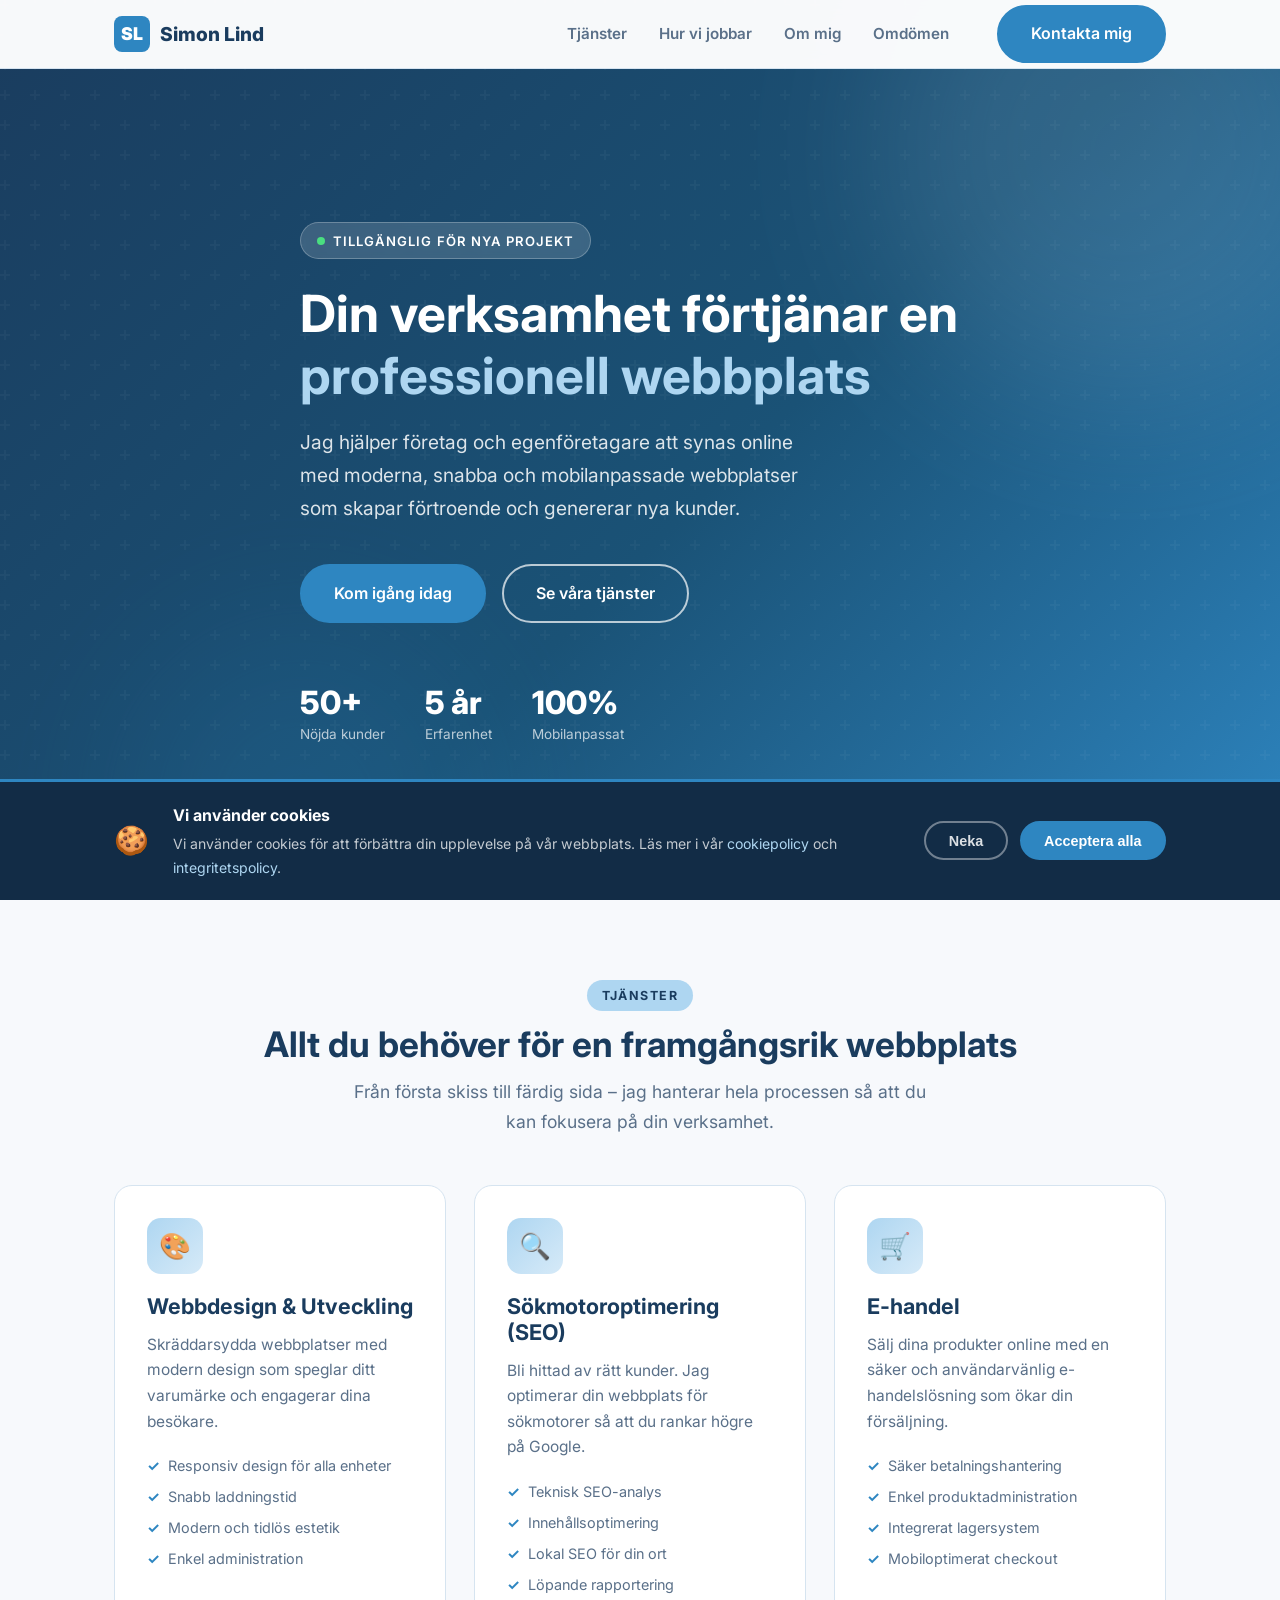
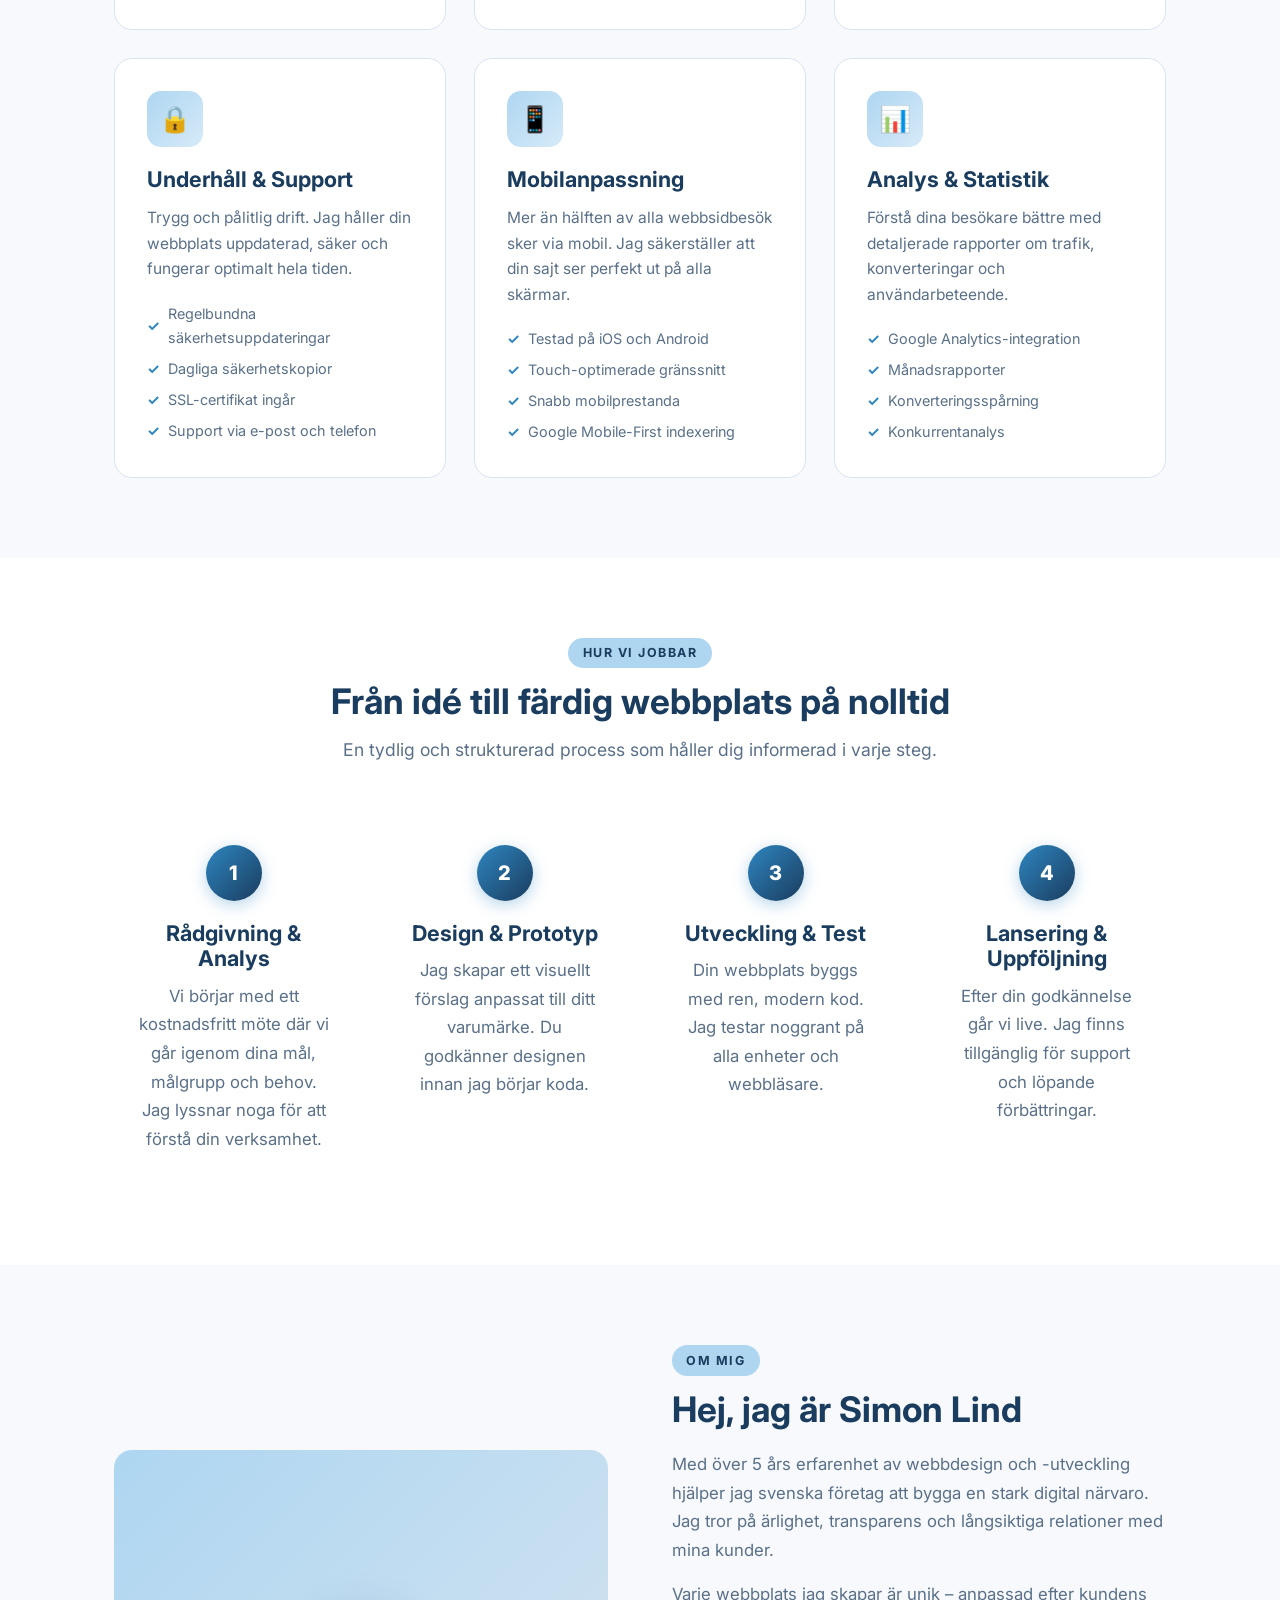
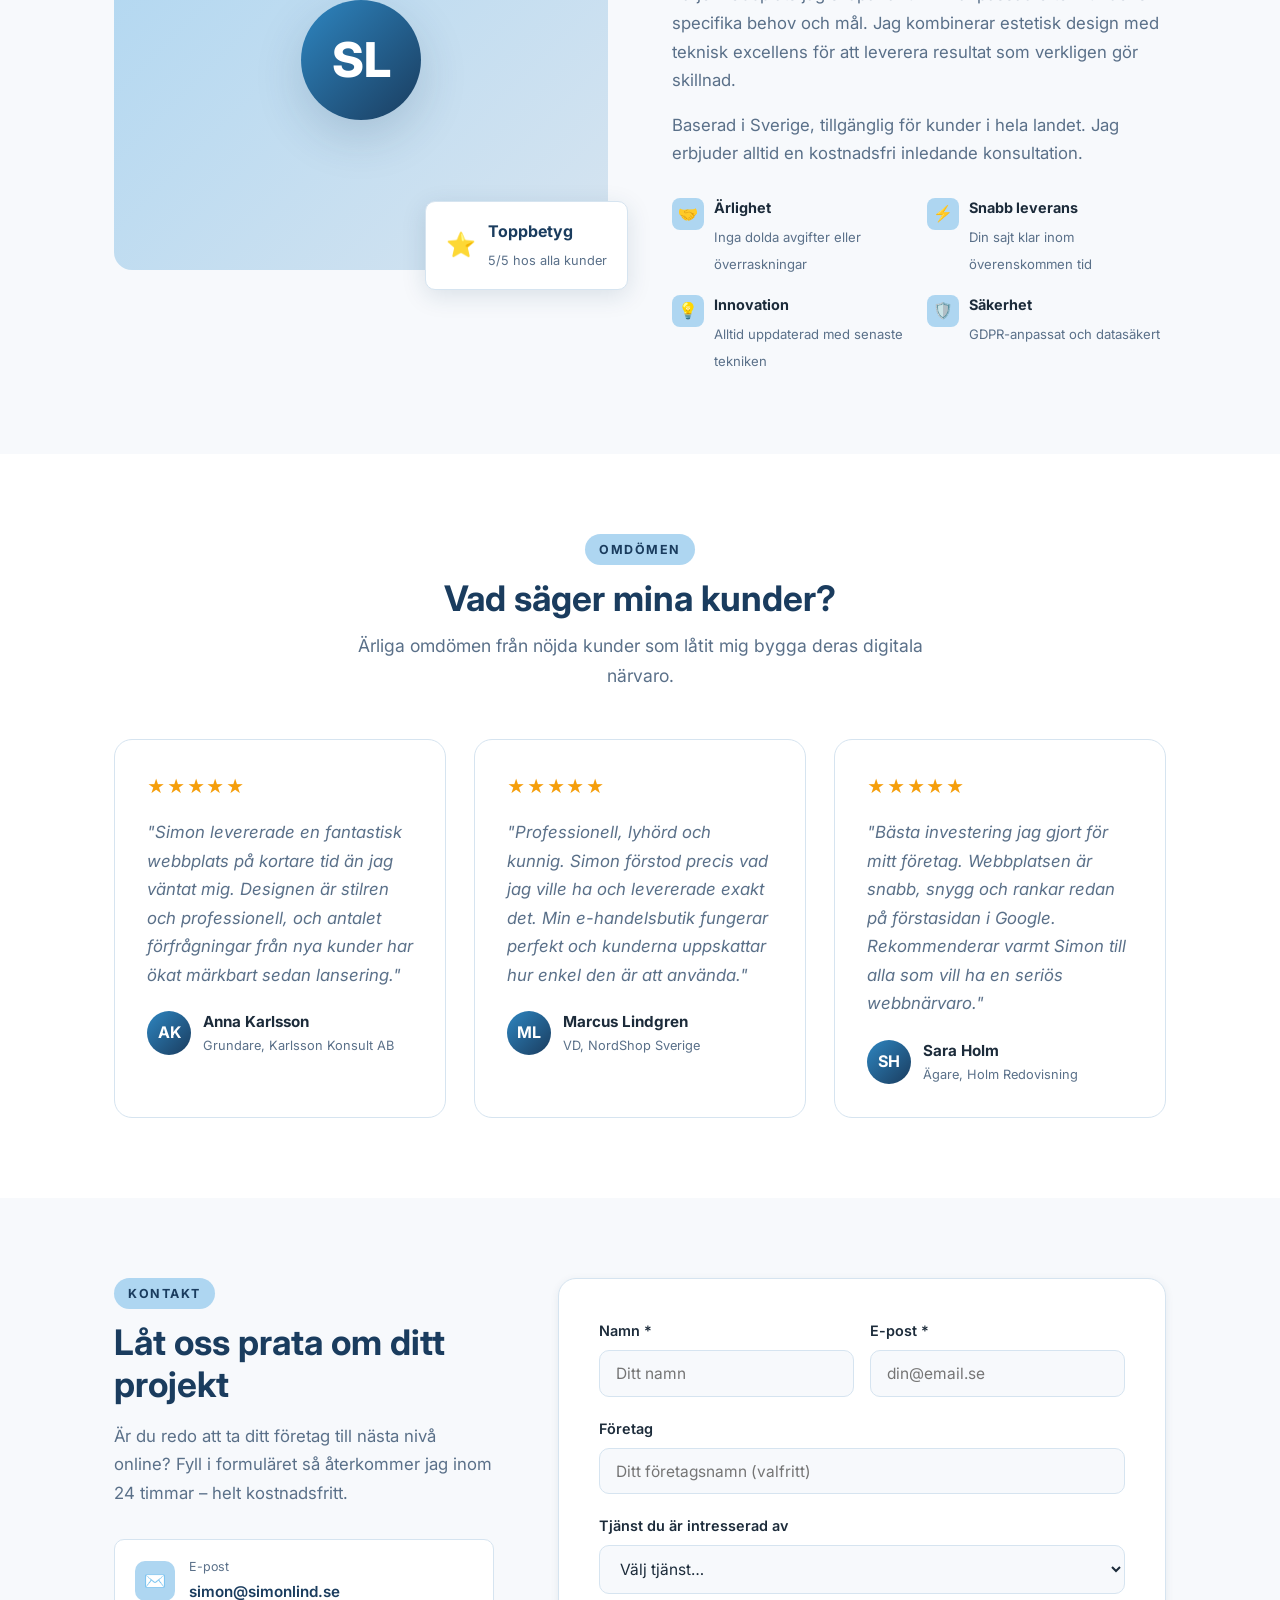
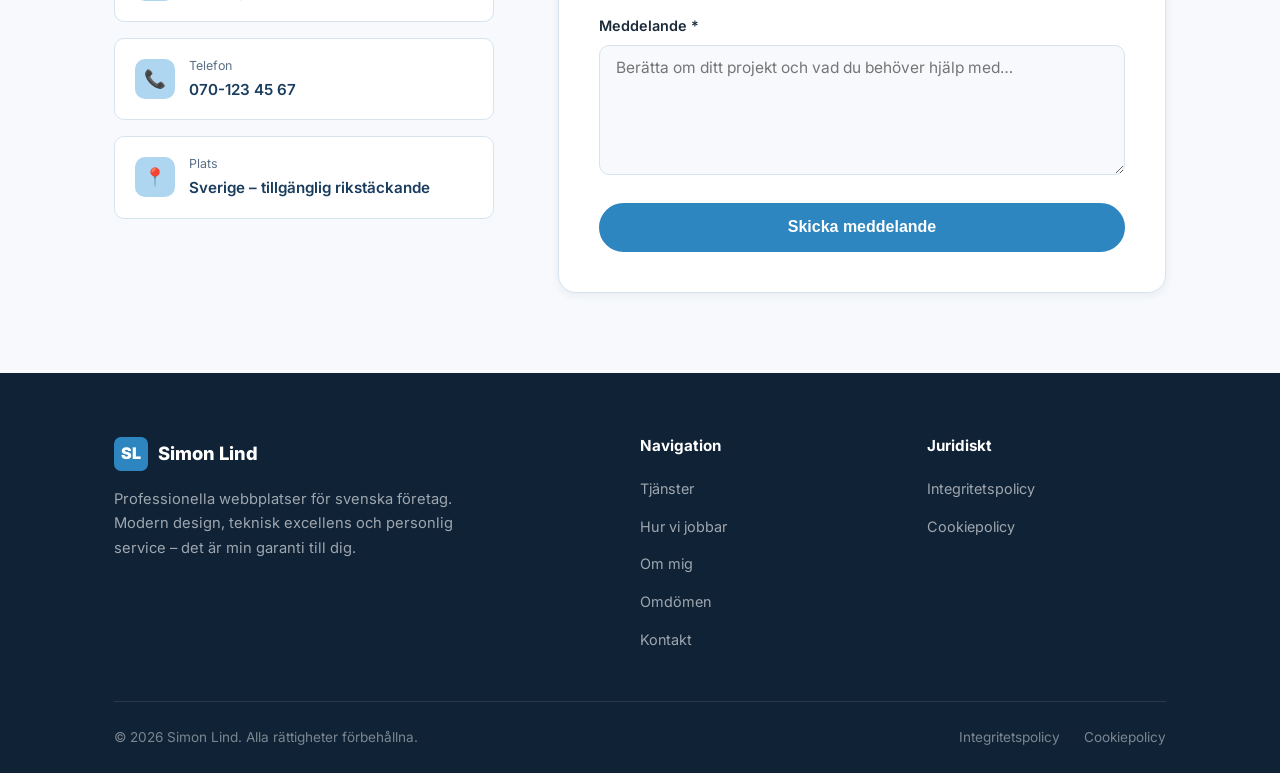
==== index.html @ f053b7fe "Create modern Swedish website for Simon Lind – professional web services Co-authored-by: bellemartin" ====
<!DOCTYPE html>
<html lang="sv">
<head>
  <meta charset="UTF-8" />
  <meta name="viewport" content="width=device-width, initial-scale=1.0" />
  <meta name="description" content="Simon Lind skapar professionella, moderna webbplatser för företag och egenföretagare. Kontakta oss för en kostnadsfri konsultation." />
  <meta name="robots" content="index, follow" />
  <meta property="og:title" content="Simon Lind – Professionella Webbplatser" />
  <meta property="og:description" content="Vi skapar moderna, mobilanpassade webbplatser som ger din verksamhet ett trovärdigt och professionellt intryck." />
  <meta property="og:type" content="website" />
  <title>Simon Lind – Professionella Webbplatser</title>
  <link rel="preconnect" href="https://fonts.googleapis.com" />
  <link rel="preconnect" href="https://fonts.gstatic.com" crossorigin />
  <link href="https://fonts.googleapis.com/css2?family=Inter:wght@400;500;600;700;800&display=swap" rel="stylesheet" />
  <link rel="stylesheet" href="css/style.css" />
</head>
<body>

  <!-- ===================== HEADER ===================== -->
  <header class="header" role="banner">
    <div class="container">
      <div class="header__inner">
        <a href="index.html" class="header__logo" aria-label="Simon Lind – Startsida">
          <div class="header__logo-icon" aria-hidden="true">SL</div>
          Simon Lind
        </a>

        <nav class="nav" id="main-nav" role="navigation" aria-label="Huvudnavigation">
          <ul class="nav__list">
            <li><a href="#tjanster" class="nav__link">Tjänster</a></li>
            <li><a href="#process" class="nav__link">Hur vi jobbar</a></li>
            <li><a href="#om-oss" class="nav__link">Om mig</a></li>
            <li><a href="#omdomen" class="nav__link">Omdömen</a></li>
            <li>
              <a href="#kontakt" class="btn btn--primary nav__cta">Kontakta mig</a>
            </li>
          </ul>
        </nav>

        <button class="hamburger" id="hamburger" aria-expanded="false" aria-controls="main-nav" aria-label="Öppna meny">
          <span></span>
          <span></span>
          <span></span>
        </button>
      </div>
    </div>
  </header>

  <!-- ===================== HERO ===================== -->
  <section class="hero" id="hem">
    <div class="hero__blob hero__blob--1" aria-hidden="true"></div>
    <div class="hero__blob hero__blob--2" aria-hidden="true"></div>
    <div class="container">
      <div class="hero__content">
        <div class="hero__badge">
          <span class="hero__badge-dot" aria-hidden="true"></span>
          Tillgänglig för nya projekt
        </div>
        <h1>Din verksamhet förtjänar en <span>professionell webbplats</span></h1>
        <p class="hero__lead">
          Jag hjälper företag och egenföretagare att synas online med moderna,
          snabba och mobilanpassade webbplatser som skapar förtroende och
          genererar nya kunder.
        </p>
        <div class="hero__actions">
          <a href="#kontakt" class="btn btn--primary">Kom igång idag</a>
          <a href="#tjanster" class="btn btn--outline">Se våra tjänster</a>
        </div>
        <div class="hero__stats" role="list">
          <div class="hero__stat" role="listitem">
            <div class="hero__stat-number">50+</div>
            <div class="hero__stat-label">Nöjda kunder</div>
          </div>
          <div class="hero__stat" role="listitem">
            <div class="hero__stat-number">5 år</div>
            <div class="hero__stat-label">Erfarenhet</div>
          </div>
          <div class="hero__stat" role="listitem">
            <div class="hero__stat-number">100%</div>
            <div class="hero__stat-label">Mobilanpassat</div>
          </div>
        </div>
      </div>
    </div>
  </section>

  <!-- ===================== SERVICES ===================== -->
  <section class="section" id="tjanster" aria-labelledby="tjanster-heading">
    <div class="container">
      <div class="section__header">
        <span class="section__badge">Tjänster</span>
        <h2 id="tjanster-heading">Allt du behöver för en framgångsrik webbplats</h2>
        <p>Från första skiss till färdig sida – jag hanterar hela processen så att du kan fokusera på din verksamhet.</p>
      </div>

      <div class="services__grid">
        <article class="service-card">
          <div class="service-card__icon" aria-hidden="true">🎨</div>
          <h3>Webbdesign & Utveckling</h3>
          <p>Skräddarsydda webbplatser med modern design som speglar ditt varumärke och engagerar dina besökare.</p>
          <ul class="service-card__features">
            <li class="service-card__feature">Responsiv design för alla enheter</li>
            <li class="service-card__feature">Snabb laddningstid</li>
            <li class="service-card__feature">Modern och tidlös estetik</li>
            <li class="service-card__feature">Enkel administration</li>
          </ul>
        </article>

        <article class="service-card">
          <div class="service-card__icon" aria-hidden="true">🔍</div>
          <h3>Sökmotoroptimering (SEO)</h3>
          <p>Bli hittad av rätt kunder. Jag optimerar din webbplats för sökmotorer så att du rankar högre på Google.</p>
          <ul class="service-card__features">
            <li class="service-card__feature">Teknisk SEO-analys</li>
            <li class="service-card__feature">Innehållsoptimering</li>
            <li class="service-card__feature">Lokal SEO för din ort</li>
            <li class="service-card__feature">Löpande rapportering</li>
          </ul>
        </article>

        <article class="service-card">
          <div class="service-card__icon" aria-hidden="true">🛒</div>
          <h3>E-handel</h3>
          <p>Sälj dina produkter online med en säker och användarvänlig e-handelslösning som ökar din försäljning.</p>
          <ul class="service-card__features">
            <li class="service-card__feature">Säker betalningshantering</li>
            <li class="service-card__feature">Enkel produktadministration</li>
            <li class="service-card__feature">Integrerat lagersystem</li>
            <li class="service-card__feature">Mobiloptimerat checkout</li>
          </ul>
        </article>

        <article class="service-card">
          <div class="service-card__icon" aria-hidden="true">🔒</div>
          <h3>Underhåll & Support</h3>
          <p>Trygg och pålitlig drift. Jag håller din webbplats uppdaterad, säker och fungerar optimalt hela tiden.</p>
          <ul class="service-card__features">
            <li class="service-card__feature">Regelbundna säkerhetsuppdateringar</li>
            <li class="service-card__feature">Dagliga säkerhetskopior</li>
            <li class="service-card__feature">SSL-certifikat ingår</li>
            <li class="service-card__feature">Support via e-post och telefon</li>
          </ul>
        </article>

        <article class="service-card">
          <div class="service-card__icon" aria-hidden="true">📱</div>
          <h3>Mobilanpassning</h3>
          <p>Mer än hälften av alla webbsidbesök sker via mobil. Jag säkerställer att din sajt ser perfekt ut på alla skärmar.</p>
          <ul class="service-card__features">
            <li class="service-card__feature">Testad på iOS och Android</li>
            <li class="service-card__feature">Touch-optimerade gränssnitt</li>
            <li class="service-card__feature">Snabb mobilprestanda</li>
            <li class="service-card__feature">Google Mobile-First indexering</li>
          </ul>
        </article>

        <article class="service-card">
          <div class="service-card__icon" aria-hidden="true">📊</div>
          <h3>Analys & Statistik</h3>
          <p>Förstå dina besökare bättre med detaljerade rapporter om trafik, konverteringar och användarbeteende.</p>
          <ul class="service-card__features">
            <li class="service-card__feature">Google Analytics-integration</li>
            <li class="service-card__feature">Månadsrapporter</li>
            <li class="service-card__feature">Konverteringsspårning</li>
            <li class="service-card__feature">Konkurrentanalys</li>
          </ul>
        </article>
      </div>
    </div>
  </section>

  <!-- ===================== PROCESS ===================== -->
  <section class="section section--alt" id="process" aria-labelledby="process-heading">
    <div class="container">
      <div class="section__header">
        <span class="section__badge">Hur vi jobbar</span>
        <h2 id="process-heading">Från idé till färdig webbplats på nolltid</h2>
        <p>En tydlig och strukturerad process som håller dig informerad i varje steg.</p>
      </div>

      <div class="process__steps">
        <div class="process__step">
          <div class="process__step-number" aria-hidden="true">1</div>
          <h3>Rådgivning & Analys</h3>
          <p>Vi börjar med ett kostnadsfritt möte där vi går igenom dina mål, målgrupp och behov. Jag lyssnar noga för att förstå din verksamhet.</p>
        </div>

        <div class="process__step">
          <div class="process__step-number" aria-hidden="true">2</div>
          <h3>Design & Prototyp</h3>
          <p>Jag skapar ett visuellt förslag anpassat till ditt varumärke. Du godkänner designen innan jag börjar koda.</p>
        </div>

        <div class="process__step">
          <div class="process__step-number" aria-hidden="true">3</div>
          <h3>Utveckling & Test</h3>
          <p>Din webbplats byggs med ren, modern kod. Jag testar noggrant på alla enheter och webbläsare.</p>
        </div>

        <div class="process__step">
          <div class="process__step-number" aria-hidden="true">4</div>
          <h3>Lansering & Uppföljning</h3>
          <p>Efter din godkännelse går vi live. Jag finns tillgänglig för support och löpande förbättringar.</p>
        </div>
      </div>
    </div>
  </section>

  <!-- ===================== ABOUT ===================== -->
  <section class="section" id="om-oss" aria-labelledby="om-heading">
    <div class="container">
      <div class="about__grid">
        <div class="about__visual">
          <div class="about__img-wrap">
            <div class="about__avatar" aria-label="Simon Lind">SL</div>
          </div>
          <div class="about__card" aria-hidden="true">
            <div class="about__card-icon">⭐</div>
            <div class="about__card-text">
              <strong>Toppbetyg</strong>
              <span>5/5 hos alla kunder</span>
            </div>
          </div>
        </div>

        <div class="about__content">
          <span class="section__badge">Om mig</span>
          <h2 id="om-heading">Hej, jag är Simon Lind</h2>
          <p>
            Med över 5 års erfarenhet av webbdesign och -utveckling hjälper jag
            svenska företag att bygga en stark digital närvaro. Jag tror på ärlighet,
            transparens och långsiktiga relationer med mina kunder.
          </p>
          <p>
            Varje webbplats jag skapar är unik – anpassad efter kundens specifika behov
            och mål. Jag kombinerar estetisk design med teknisk excellens för att
            leverera resultat som verkligen gör skillnad.
          </p>
          <p>
            Baserad i Sverige, tillgänglig för kunder i hela landet. Jag erbjuder alltid
            en kostnadsfri inledande konsultation.
          </p>

          <div class="about__values">
            <div class="about__value">
              <div class="about__value-icon" aria-hidden="true">🤝</div>
              <div class="about__value-text">
                <strong>Ärlighet</strong>
                <span>Inga dolda avgifter eller överraskningar</span>
              </div>
            </div>
            <div class="about__value">
              <div class="about__value-icon" aria-hidden="true">⚡</div>
              <div class="about__value-text">
                <strong>Snabb leverans</strong>
                <span>Din sajt klar inom överenskommen tid</span>
              </div>
            </div>
            <div class="about__value">
              <div class="about__value-icon" aria-hidden="true">💡</div>
              <div class="about__value-text">
                <strong>Innovation</strong>
                <span>Alltid uppdaterad med senaste tekniken</span>
              </div>
            </div>
            <div class="about__value">
              <div class="about__value-icon" aria-hidden="true">🛡️</div>
              <div class="about__value-text">
                <strong>Säkerhet</strong>
                <span>GDPR-anpassat och datasäkert</span>
              </div>
            </div>
          </div>
        </div>
      </div>
    </div>
  </section>

  <!-- ===================== TESTIMONIALS ===================== -->
  <section class="section section--alt" id="omdomen" aria-labelledby="omdomen-heading">
    <div class="container">
      <div class="section__header">
        <span class="section__badge">Omdömen</span>
        <h2 id="omdomen-heading">Vad säger mina kunder?</h2>
        <p>Ärliga omdömen från nöjda kunder som låtit mig bygga deras digitala närvaro.</p>
      </div>

      <div class="testimonials__grid">
        <article class="testimonial-card">
          <div class="testimonial-card__stars" aria-label="5 av 5 stjärnor">★★★★★</div>
          <p class="testimonial-card__text">
            "Simon levererade en fantastisk webbplats på kortare tid än jag väntat mig.
            Designen är stilren och professionell, och antalet förfrågningar från nya
            kunder har ökat märkbart sedan lansering."
          </p>
          <div class="testimonial-card__author">
            <div class="testimonial-card__avatar" aria-hidden="true">AK</div>
            <div>
              <div class="testimonial-card__name">Anna Karlsson</div>
              <div class="testimonial-card__role">Grundare, Karlsson Konsult AB</div>
            </div>
          </div>
        </article>

        <article class="testimonial-card">
          <div class="testimonial-card__stars" aria-label="5 av 5 stjärnor">★★★★★</div>
          <p class="testimonial-card__text">
            "Professionell, lyhörd och kunnig. Simon förstod precis vad jag ville ha och
            levererade exakt det. Min e-handelsbutik fungerar perfekt och kunderna
            uppskattar hur enkel den är att använda."
          </p>
          <div class="testimonial-card__author">
            <div class="testimonial-card__avatar" aria-hidden="true">ML</div>
            <div>
              <div class="testimonial-card__name">Marcus Lindgren</div>
              <div class="testimonial-card__role">VD, NordShop Sverige</div>
            </div>
          </div>
        </article>

        <article class="testimonial-card">
          <div class="testimonial-card__stars" aria-label="5 av 5 stjärnor">★★★★★</div>
          <p class="testimonial-card__text">
            "Bästa investering jag gjort för mitt företag. Webbplatsen är snabb,
            snygg och rankar redan på förstasidan i Google. Rekommenderar varmt
            Simon till alla som vill ha en seriös webbnärvaro."
          </p>
          <div class="testimonial-card__author">
            <div class="testimonial-card__avatar" aria-hidden="true">SH</div>
            <div>
              <div class="testimonial-card__name">Sara Holm</div>
              <div class="testimonial-card__role">Ägare, Holm Redovisning</div>
            </div>
          </div>
        </article>
      </div>
    </div>
  </section>

  <!-- ===================== CONTACT ===================== -->
  <section class="section" id="kontakt" aria-labelledby="kontakt-heading">
    <div class="container">
      <div class="contact__grid">
        <div class="contact__info">
          <span class="section__badge">Kontakt</span>
          <h2 id="kontakt-heading">Låt oss prata om ditt projekt</h2>
          <p>
            Är du redo att ta ditt företag till nästa nivå online? Fyll i formuläret
            så återkommer jag inom 24 timmar – helt kostnadsfritt.
          </p>

          <div class="contact__methods">
            <a href="mailto:simon@simonlind.se" class="contact__method">
              <div class="contact__method-icon" aria-hidden="true">✉️</div>
              <div>
                <span class="contact__method-label">E-post</span>
                <span class="contact__method-value">simon@simonlind.se</span>
              </div>
            </a>
            <a href="tel:+46701234567" class="contact__method">
              <div class="contact__method-icon" aria-hidden="true">📞</div>
              <div>
                <span class="contact__method-label">Telefon</span>
                <span class="contact__method-value">070-123 45 67</span>
              </div>
            </a>
            <div class="contact__method">
              <div class="contact__method-icon" aria-hidden="true">📍</div>
              <div>
                <span class="contact__method-label">Plats</span>
                <span class="contact__method-value">Sverige – tillgänglig rikstäckande</span>
              </div>
            </div>
          </div>
        </div>

        <div class="form" role="complementary" aria-label="Kontaktformulär">
          <form class="contact-form" novalidate aria-label="Skicka meddelande till Simon Lind">
            <div class="form__row">
              <div class="form__group">
                <label class="form__label" for="name">Namn <span aria-hidden="true">*</span></label>
                <input
                  class="form__input"
                  type="text"
                  id="name"
                  name="name"
                  placeholder="Ditt namn"
                  required
                  autocomplete="name"
                />
              </div>
              <div class="form__group">
                <label class="form__label" for="email">E-post <span aria-hidden="true">*</span></label>
                <input
                  class="form__input"
                  type="email"
                  id="email"
                  name="email"
                  placeholder="din@email.se"
                  required
                  autocomplete="email"
                />
              </div>
            </div>

            <div class="form__group">
              <label class="form__label" for="company">Företag</label>
              <input
                class="form__input"
                type="text"
                id="company"
                name="company"
                placeholder="Ditt företagsnamn (valfritt)"
                autocomplete="organization"
              />
            </div>

            <div class="form__group">
              <label class="form__label" for="service">Tjänst du är intresserad av</label>
              <select class="form__select" id="service" name="service">
                <option value="">Välj tjänst…</option>
                <option value="webbdesign">Webbdesign &amp; Utveckling</option>
                <option value="seo">Sökmotoroptimering (SEO)</option>
                <option value="ehandel">E-handel</option>
                <option value="underhall">Underhåll &amp; Support</option>
                <option value="ovrigt">Övrigt</option>
              </select>
            </div>

            <div class="form__group">
              <label class="form__label" for="message">Meddelande <span aria-hidden="true">*</span></label>
              <textarea
                class="form__textarea"
                id="message"
                name="message"
                placeholder="Berätta om ditt projekt och vad du behöver hjälp med…"
                required
              ></textarea>
            </div>

            <button type="submit" class="btn btn--primary form__submit">
              Skicka meddelande
            </button>

            <div class="form__success" role="alert" aria-live="polite">
              ✅ Tack! Ditt meddelande har skickats. Jag återkommer inom 24 timmar.
            </div>
          </form>
        </div>
      </div>
    </div>
  </section>

  <!-- ===================== FOOTER ===================== -->
  <footer class="footer" role="contentinfo">
    <div class="container">
      <div class="footer__grid">
        <div class="footer__brand">
          <a href="index.html" class="footer__logo" aria-label="Simon Lind – Startsida">
            <div class="footer__logo-icon" aria-hidden="true">SL</div>
            Simon Lind
          </a>
          <p>
            Professionella webbplatser för svenska företag. Modern design,
            teknisk excellens och personlig service – det är min garanti till dig.
          </p>
        </div>

        <nav class="footer__col" aria-label="Sidnavigation">
          <h4>Navigation</h4>
          <ul class="footer__links">
            <li><a href="#tjanster">Tjänster</a></li>
            <li><a href="#process">Hur vi jobbar</a></li>
            <li><a href="#om-oss">Om mig</a></li>
            <li><a href="#omdomen">Omdömen</a></li>
            <li><a href="#kontakt">Kontakt</a></li>
          </ul>
        </nav>

        <nav class="footer__col" aria-label="Juridisk information">
          <h4>Juridiskt</h4>
          <ul class="footer__links">
            <li><a href="integritetspolicy.html">Integritetspolicy</a></li>
            <li><a href="cookiepolicy.html">Cookiepolicy</a></li>
          </ul>
        </nav>
      </div>

      <div class="footer__bottom">
        <p>© <span id="year"></span> Simon Lind. Alla rättigheter förbehållna.</p>
        <nav class="footer__bottom-links" aria-label="Juridiska sidor">
          <a href="integritetspolicy.html">Integritetspolicy</a>
          <a href="cookiepolicy.html">Cookiepolicy</a>
        </nav>
      </div>
    </div>
  </footer>

  <!-- ===================== COOKIE BANNER ===================== -->
  <div class="cookie-banner" role="dialog" aria-label="Cookiesamtycke" aria-describedby="cookie-desc">
    <div class="container">
      <div class="cookie-banner__inner">
        <div class="cookie-banner__icon" aria-hidden="true">🍪</div>
        <div class="cookie-banner__text" id="cookie-desc">
          <strong>Vi använder cookies</strong>
          <p>
            Vi använder cookies för att förbättra din upplevelse på vår webbplats.
            Läs mer i vår <a href="cookiepolicy.html">cookiepolicy</a> och
            <a href="integritetspolicy.html">integritetspolicy</a>.
          </p>
        </div>
        <div class="cookie-banner__actions">
          <button class="cookie-btn cookie-btn--decline">Neka</button>
          <button class="cookie-btn cookie-btn--accept">Acceptera alla</button>
        </div>
      </div>
    </div>
  </div>

  <script src="js/main.js"></script>
  <script>
    document.getElementById('year').textContent = new Date().getFullYear();
  </script>
</body>
</html>
---- css/style.css ----
/* =========================================
   Simon Lind – Professionella Webbplatser
   Main Stylesheet
   ========================================= */

/* === Reset & Base === */
*, *::before, *::after {
  box-sizing: border-box;
  margin: 0;
  padding: 0;
}

:root {
  --color-primary: #1a3c5e;
  --color-primary-dark: #122c46;
  --color-accent: #2e86c1;
  --color-accent-light: #aed6f1;
  --color-bg: #f7f9fc;
  --color-bg-card: #ffffff;
  --color-text: #1c2b3a;
  --color-text-muted: #5a7089;
  --color-border: #d6e4f0;
  --color-white: #ffffff;
  --color-footer-bg: #0f2236;
  --radius: 10px;
  --radius-lg: 18px;
  --shadow-sm: 0 2px 8px rgba(26,60,94,0.08);
  --shadow-md: 0 6px 24px rgba(26,60,94,0.13);
  --shadow-lg: 0 16px 48px rgba(26,60,94,0.18);
  --transition: 0.25s ease;
  --max-width: 1100px;
  --font-sans: 'Inter', 'Segoe UI', Arial, sans-serif;
}

html {
  scroll-behavior: smooth;
  font-size: 16px;
}

body {
  font-family: var(--font-sans);
  background: var(--color-bg);
  color: var(--color-text);
  line-height: 1.7;
  -webkit-font-smoothing: antialiased;
}

a {
  color: var(--color-accent);
  text-decoration: none;
  transition: color var(--transition);
}
a:hover {
  color: var(--color-primary);
}

img {
  max-width: 100%;
  display: block;
}

ul {
  list-style: none;
}

/* === Typography === */
h1, h2, h3, h4 {
  font-weight: 700;
  line-height: 1.2;
  color: var(--color-primary);
}

h1 { font-size: clamp(2rem, 5vw, 3.2rem); }
h2 { font-size: clamp(1.5rem, 3.5vw, 2.2rem); }
h3 { font-size: clamp(1.1rem, 2.5vw, 1.35rem); }

p {
  color: var(--color-text-muted);
  font-size: 1.05rem;
}

/* === Layout Helpers === */
.container {
  max-width: var(--max-width);
  margin: 0 auto;
  padding: 0 1.5rem;
}

.section {
  padding: 5rem 0;
}

.section--alt {
  background: var(--color-bg-card);
}

.section__header {
  text-align: center;
  margin-bottom: 3rem;
}

.section__header p {
  margin-top: 0.75rem;
  font-size: 1.1rem;
  max-width: 600px;
  margin-left: auto;
  margin-right: auto;
}

.section__badge {
  display: inline-block;
  background: var(--color-accent-light);
  color: var(--color-primary);
  font-size: 0.78rem;
  font-weight: 700;
  letter-spacing: 0.12em;
  text-transform: uppercase;
  padding: 0.3rem 0.9rem;
  border-radius: 100px;
  margin-bottom: 0.75rem;
}

/* === Buttons === */
.btn {
  display: inline-flex;
  align-items: center;
  gap: 0.5rem;
  padding: 0.85rem 2rem;
  border-radius: 100px;
  font-size: 1rem;
  font-weight: 600;
  cursor: pointer;
  transition: all var(--transition);
  border: 2px solid transparent;
  text-decoration: none;
  white-space: nowrap;
}

.btn--primary {
  background: var(--color-accent);
  color: var(--color-white);
  border-color: var(--color-accent);
}
.btn--primary:hover {
  background: var(--color-primary);
  border-color: var(--color-primary);
  color: var(--color-white);
  transform: translateY(-2px);
  box-shadow: var(--shadow-md);
}

.btn--outline {
  background: transparent;
  color: var(--color-white);
  border-color: rgba(255,255,255,0.7);
}
.btn--outline:hover {
  background: var(--color-white);
  color: var(--color-primary);
  border-color: var(--color-white);
  transform: translateY(-2px);
}

.btn--secondary {
  background: var(--color-primary);
  color: var(--color-white);
  border-color: var(--color-primary);
}
.btn--secondary:hover {
  background: var(--color-primary-dark);
  border-color: var(--color-primary-dark);
  color: var(--color-white);
  transform: translateY(-2px);
  box-shadow: var(--shadow-md);
}

/* === Header / Navbar === */
.header {
  position: fixed;
  top: 0;
  left: 0;
  right: 0;
  z-index: 1000;
  background: rgba(255,255,255,0.97);
  border-bottom: 1px solid var(--color-border);
  backdrop-filter: blur(8px);
  -webkit-backdrop-filter: blur(8px);
  transition: box-shadow var(--transition);
}

.header.scrolled {
  box-shadow: var(--shadow-md);
}

.header__inner {
  display: flex;
  align-items: center;
  justify-content: space-between;
  height: 68px;
}

.header__logo {
  display: flex;
  align-items: center;
  gap: 0.6rem;
  font-weight: 800;
  font-size: 1.2rem;
  color: var(--color-primary);
  text-decoration: none;
}

.header__logo-icon {
  width: 36px;
  height: 36px;
  background: var(--color-accent);
  border-radius: 8px;
  display: flex;
  align-items: center;
  justify-content: center;
  color: white;
  font-size: 1.1rem;
  font-weight: 900;
  flex-shrink: 0;
}

.nav__list {
  display: flex;
  align-items: center;
  gap: 2rem;
}

.nav__link {
  font-size: 0.95rem;
  font-weight: 600;
  color: var(--color-text-muted);
  text-decoration: none;
  transition: color var(--transition);
  position: relative;
}
.nav__link::after {
  content: '';
  position: absolute;
  bottom: -3px;
  left: 0;
  width: 0;
  height: 2px;
  background: var(--color-accent);
  transition: width var(--transition);
}
.nav__link:hover,
.nav__link.active {
  color: var(--color-primary);
}
.nav__link:hover::after,
.nav__link.active::after {
  width: 100%;
}

.nav__cta {
  margin-left: 1rem;
}

.hamburger {
  display: none;
  flex-direction: column;
  justify-content: center;
  gap: 5px;
  width: 40px;
  height: 40px;
  background: none;
  border: none;
  cursor: pointer;
  padding: 6px;
  border-radius: 8px;
  transition: background var(--transition);
}
.hamburger:hover {
  background: var(--color-border);
}
.hamburger span {
  display: block;
  width: 100%;
  height: 2px;
  background: var(--color-primary);
  border-radius: 2px;
  transition: all var(--transition);
}
.hamburger.open span:nth-child(1) {
  transform: translateY(7px) rotate(45deg);
}
.hamburger.open span:nth-child(2) {
  opacity: 0;
  transform: scaleX(0);
}
.hamburger.open span:nth-child(3) {
  transform: translateY(-7px) rotate(-45deg);
}

/* === Hero === */
.hero {
  min-height: 100vh;
  background: linear-gradient(135deg, var(--color-primary) 0%, #1a5276 55%, var(--color-accent) 100%);
  display: flex;
  align-items: center;
  padding-top: 68px;
  position: relative;
  overflow: hidden;
}

.hero::before {
  content: '';
  position: absolute;
  inset: 0;
  background: url("data:image/svg+xml,%3Csvg width='60' height='60' viewBox='0 0 60 60' xmlns='http://www.w3.org/2000/svg'%3E%3Cg fill='none' fill-rule='evenodd'%3E%3Cg fill='%23ffffff' fill-opacity='0.03'%3E%3Cpath d='M36 34v-4h-2v4h-4v2h4v4h2v-4h4v-2h-4zm0-30V0h-2v4h-4v2h4v4h2V6h4V4h-4zM6 34v-4H4v4H0v2h4v4h2v-4h4v-2H6zM6 4V0H4v4H0v2h4v4h2V6h4V4H6z'/%3E%3C/g%3E%3C/g%3E%3C/svg%3E");
  pointer-events: none;
}

.hero__blob {
  position: absolute;
  border-radius: 50%;
  filter: blur(80px);
  opacity: 0.15;
  pointer-events: none;
}
.hero__blob--1 {
  width: 500px;
  height: 500px;
  background: #aed6f1;
  top: -100px;
  right: -100px;
}
.hero__blob--2 {
  width: 350px;
  height: 350px;
  background: #2e86c1;
  bottom: -80px;
  left: 10%;
}

.hero__content {
  position: relative;
  z-index: 1;
  max-width: 680px;
}

.hero__badge {
  display: inline-flex;
  align-items: center;
  gap: 0.5rem;
  background: rgba(255,255,255,0.15);
  backdrop-filter: blur(4px);
  color: var(--color-white);
  font-size: 0.82rem;
  font-weight: 600;
  letter-spacing: 0.08em;
  text-transform: uppercase;
  padding: 0.4rem 1rem;
  border-radius: 100px;
  border: 1px solid rgba(255,255,255,0.25);
  margin-bottom: 1.5rem;
}

.hero__badge-dot {
  width: 8px;
  height: 8px;
  background: #4ade80;
  border-radius: 50%;
  animation: pulse 2s infinite;
}

@keyframes pulse {
  0%, 100% { opacity: 1; transform: scale(1); }
  50% { opacity: 0.6; transform: scale(0.8); }
}

.hero h1 {
  color: var(--color-white);
  margin-bottom: 1.25rem;
}

.hero h1 span {
  color: var(--color-accent-light);
}

.hero__lead {
  color: rgba(255,255,255,0.85);
  font-size: 1.2rem;
  margin-bottom: 2.5rem;
  max-width: 520px;
}

.hero__actions {
  display: flex;
  gap: 1rem;
  flex-wrap: wrap;
}

.hero__stats {
  display: flex;
  gap: 2.5rem;
  margin-top: 4rem;
  flex-wrap: wrap;
}

.hero__stat {
  text-align: left;
}

.hero__stat-number {
  font-size: 2rem;
  font-weight: 800;
  color: var(--color-white);
  line-height: 1;
}

.hero__stat-label {
  font-size: 0.85rem;
  color: rgba(255,255,255,0.7);
  margin-top: 0.25rem;
}

/* === Services === */
.services__grid {
  display: grid;
  grid-template-columns: repeat(auto-fit, minmax(280px, 1fr));
  gap: 1.75rem;
}

.service-card {
  background: var(--color-bg-card);
  border: 1px solid var(--color-border);
  border-radius: var(--radius-lg);
  padding: 2rem;
  transition: all var(--transition);
  position: relative;
  overflow: hidden;
}
.service-card::before {
  content: '';
  position: absolute;
  top: 0;
  left: 0;
  right: 0;
  height: 3px;
  background: linear-gradient(90deg, var(--color-accent), var(--color-primary));
  opacity: 0;
  transition: opacity var(--transition);
}
.service-card:hover {
  transform: translateY(-6px);
  box-shadow: var(--shadow-lg);
  border-color: var(--color-accent-light);
}
.service-card:hover::before {
  opacity: 1;
}

.service-card__icon {
  width: 56px;
  height: 56px;
  background: linear-gradient(135deg, var(--color-accent-light), #d6eaf8);
  border-radius: 14px;
  display: flex;
  align-items: center;
  justify-content: center;
  font-size: 1.6rem;
  margin-bottom: 1.25rem;
}

.service-card h3 {
  margin-bottom: 0.75rem;
}

.service-card p {
  font-size: 0.97rem;
  line-height: 1.65;
}

.service-card__features {
  margin-top: 1.25rem;
  display: flex;
  flex-direction: column;
  gap: 0.4rem;
}

.service-card__feature {
  display: flex;
  align-items: center;
  gap: 0.5rem;
  font-size: 0.9rem;
  color: var(--color-text-muted);
}

.service-card__feature::before {
  content: '✓';
  color: var(--color-accent);
  font-weight: 700;
  flex-shrink: 0;
}

/* === Process === */
.process__steps {
  display: grid;
  grid-template-columns: repeat(auto-fit, minmax(220px, 1fr));
  gap: 2rem;
  position: relative;
}

.process__step {
  text-align: center;
  padding: 2rem 1.5rem;
}

.process__step-number {
  width: 56px;
  height: 56px;
  background: linear-gradient(135deg, var(--color-accent), var(--color-primary));
  color: white;
  border-radius: 50%;
  display: flex;
  align-items: center;
  justify-content: center;
  font-size: 1.25rem;
  font-weight: 800;
  margin: 0 auto 1.25rem;
  box-shadow: 0 4px 16px rgba(46,134,193,0.35);
}

.process__step h3 {
  margin-bottom: 0.6rem;
}

/* === About === */
.about__grid {
  display: grid;
  grid-template-columns: 1fr 1fr;
  gap: 4rem;
  align-items: center;
}

.about__visual {
  position: relative;
}

.about__img-wrap {
  background: linear-gradient(135deg, var(--color-accent-light), var(--color-border));
  border-radius: var(--radius-lg);
  height: 420px;
  display: flex;
  align-items: center;
  justify-content: center;
  overflow: hidden;
}

.about__avatar {
  width: 120px;
  height: 120px;
  background: linear-gradient(135deg, var(--color-accent), var(--color-primary));
  border-radius: 50%;
  display: flex;
  align-items: center;
  justify-content: center;
  font-size: 3rem;
  font-weight: 800;
  color: white;
  box-shadow: var(--shadow-lg);
}

.about__card {
  position: absolute;
  bottom: -20px;
  right: -20px;
  background: white;
  border-radius: var(--radius);
  padding: 1rem 1.25rem;
  box-shadow: var(--shadow-md);
  display: flex;
  align-items: center;
  gap: 0.75rem;
  border: 1px solid var(--color-border);
}

.about__card-icon {
  font-size: 1.5rem;
}

.about__card-text strong {
  display: block;
  font-size: 1rem;
  color: var(--color-primary);
}

.about__card-text span {
  font-size: 0.8rem;
  color: var(--color-text-muted);
}

.about__content h2 {
  margin-bottom: 1.25rem;
}

.about__content p {
  margin-bottom: 1rem;
}

.about__values {
  display: grid;
  grid-template-columns: 1fr 1fr;
  gap: 1rem;
  margin-top: 1.75rem;
}

.about__value {
  display: flex;
  align-items: flex-start;
  gap: 0.6rem;
}

.about__value-icon {
  width: 32px;
  height: 32px;
  background: var(--color-accent-light);
  border-radius: 8px;
  display: flex;
  align-items: center;
  justify-content: center;
  font-size: 1rem;
  flex-shrink: 0;
  margin-top: 2px;
}

.about__value-text strong {
  display: block;
  font-size: 0.9rem;
  color: var(--color-text);
  margin-bottom: 0.15rem;
}

.about__value-text span {
  font-size: 0.82rem;
  color: var(--color-text-muted);
}

/* === Testimonials === */
.testimonials__grid {
  display: grid;
  grid-template-columns: repeat(auto-fit, minmax(300px, 1fr));
  gap: 1.75rem;
}

.testimonial-card {
  background: var(--color-bg-card);
  border: 1px solid var(--color-border);
  border-radius: var(--radius-lg);
  padding: 2rem;
  transition: box-shadow var(--transition);
}

.testimonial-card:hover {
  box-shadow: var(--shadow-md);
}

.testimonial-card__stars {
  color: #f59e0b;
  font-size: 1.1rem;
  letter-spacing: 0.1em;
  margin-bottom: 1rem;
}

.testimonial-card__text {
  font-style: italic;
  color: var(--color-text-muted);
  margin-bottom: 1.25rem;
  line-height: 1.7;
}

.testimonial-card__author {
  display: flex;
  align-items: center;
  gap: 0.75rem;
}

.testimonial-card__avatar {
  width: 44px;
  height: 44px;
  border-radius: 50%;
  background: linear-gradient(135deg, var(--color-accent), var(--color-primary));
  display: flex;
  align-items: center;
  justify-content: center;
  color: white;
  font-weight: 700;
  font-size: 1rem;
  flex-shrink: 0;
}

.testimonial-card__name {
  font-weight: 700;
  font-size: 0.95rem;
  color: var(--color-text);
}

.testimonial-card__role {
  font-size: 0.8rem;
  color: var(--color-text-muted);
}

/* === Contact === */
.contact__grid {
  display: grid;
  grid-template-columns: 1fr 1.6fr;
  gap: 4rem;
  align-items: start;
}

.contact__info h2 {
  margin-bottom: 1rem;
}

.contact__info p {
  margin-bottom: 2rem;
}

.contact__methods {
  display: flex;
  flex-direction: column;
  gap: 1rem;
}

.contact__method {
  display: flex;
  align-items: center;
  gap: 0.875rem;
  padding: 1rem 1.25rem;
  background: var(--color-bg-card);
  border: 1px solid var(--color-border);
  border-radius: var(--radius);
  transition: all var(--transition);
  text-decoration: none;
  color: var(--color-text);
}

.contact__method:hover {
  border-color: var(--color-accent);
  box-shadow: var(--shadow-sm);
  transform: translateX(4px);
  color: var(--color-text);
}

.contact__method-icon {
  width: 40px;
  height: 40px;
  background: var(--color-accent-light);
  border-radius: 10px;
  display: flex;
  align-items: center;
  justify-content: center;
  font-size: 1.1rem;
  flex-shrink: 0;
}

.contact__method-label {
  font-size: 0.78rem;
  color: var(--color-text-muted);
  display: block;
}

.contact__method-value {
  font-size: 0.95rem;
  font-weight: 600;
  color: var(--color-primary);
}

/* === Form === */
.form {
  background: var(--color-bg-card);
  border: 1px solid var(--color-border);
  border-radius: var(--radius-lg);
  padding: 2.5rem;
  box-shadow: var(--shadow-sm);
}

.form__group {
  margin-bottom: 1.25rem;
}

.form__label {
  display: block;
  font-size: 0.9rem;
  font-weight: 600;
  color: var(--color-text);
  margin-bottom: 0.4rem;
}

.form__input,
.form__textarea,
.form__select {
  width: 100%;
  padding: 0.8rem 1rem;
  border: 1.5px solid var(--color-border);
  border-radius: var(--radius);
  font-size: 0.97rem;
  font-family: var(--font-sans);
  color: var(--color-text);
  background: var(--color-bg);
  transition: border-color var(--transition), box-shadow var(--transition);
  outline: none;
}

.form__input:focus,
.form__textarea:focus,
.form__select:focus {
  border-color: var(--color-accent);
  box-shadow: 0 0 0 3px rgba(46,134,193,0.15);
  background: white;
}

.form__textarea {
  resize: vertical;
  min-height: 130px;
}

.form__row {
  display: grid;
  grid-template-columns: 1fr 1fr;
  gap: 1rem;
}

.form__submit {
  width: 100%;
  justify-content: center;
}

.form__success {
  display: none;
  background: #d1fae5;
  border: 1px solid #6ee7b7;
  border-radius: var(--radius);
  padding: 1rem 1.25rem;
  color: #065f46;
  font-weight: 600;
  margin-top: 1rem;
  align-items: center;
  gap: 0.5rem;
}

.form__success.visible {
  display: flex;
}

/* === Cookie Banner === */
.cookie-banner {
  position: fixed;
  bottom: 0;
  left: 0;
  right: 0;
  z-index: 2000;
  background: var(--color-primary-dark);
  color: white;
  padding: 1.25rem 0;
  transform: translateY(100%);
  transition: transform 0.4s ease;
  border-top: 3px solid var(--color-accent);
}

.cookie-banner.visible {
  transform: translateY(0);
}

.cookie-banner__inner {
  display: flex;
  align-items: center;
  gap: 1.5rem;
  flex-wrap: wrap;
}

.cookie-banner__icon {
  font-size: 1.75rem;
  flex-shrink: 0;
}

.cookie-banner__text {
  flex: 1;
  min-width: 200px;
}

.cookie-banner__text strong {
  display: block;
  margin-bottom: 0.2rem;
  font-size: 1rem;
}

.cookie-banner__text p {
  font-size: 0.88rem;
  color: rgba(255,255,255,0.75);
  margin: 0;
}

.cookie-banner__text a {
  color: var(--color-accent-light);
}

.cookie-banner__actions {
  display: flex;
  gap: 0.75rem;
  flex-shrink: 0;
  flex-wrap: wrap;
}

.cookie-btn {
  padding: 0.6rem 1.4rem;
  border-radius: 100px;
  font-size: 0.9rem;
  font-weight: 600;
  cursor: pointer;
  transition: all var(--transition);
  border: 2px solid transparent;
}

.cookie-btn--accept {
  background: var(--color-accent);
  color: white;
  border-color: var(--color-accent);
}
.cookie-btn--accept:hover {
  background: #2176ae;
  border-color: #2176ae;
}

.cookie-btn--decline {
  background: transparent;
  color: rgba(255,255,255,0.85);
  border-color: rgba(255,255,255,0.4);
}
.cookie-btn--decline:hover {
  border-color: rgba(255,255,255,0.8);
  color: white;
}

/* === Footer === */
.footer {
  background: var(--color-footer-bg);
  color: rgba(255,255,255,0.75);
  padding: 4rem 0 0;
}

.footer__grid {
  display: grid;
  grid-template-columns: 2fr 1fr 1fr;
  gap: 3rem;
  padding-bottom: 3rem;
  border-bottom: 1px solid rgba(255,255,255,0.1);
}

.footer__brand {
  max-width: 340px;
}

.footer__logo {
  display: flex;
  align-items: center;
  gap: 0.6rem;
  font-weight: 800;
  font-size: 1.15rem;
  color: white;
  margin-bottom: 1rem;
  text-decoration: none;
}

.footer__logo-icon {
  width: 34px;
  height: 34px;
  background: var(--color-accent);
  border-radius: 7px;
  display: flex;
  align-items: center;
  justify-content: center;
  color: white;
  font-size: 1rem;
  font-weight: 900;
}

.footer__brand p {
  color: rgba(255,255,255,0.6);
  font-size: 0.92rem;
  line-height: 1.65;
}

.footer__col h4 {
  color: white;
  font-size: 0.95rem;
  margin-bottom: 1.25rem;
}

.footer__links {
  display: flex;
  flex-direction: column;
  gap: 0.65rem;
}

.footer__links a {
  font-size: 0.9rem;
  color: rgba(255,255,255,0.6);
  text-decoration: none;
  transition: color var(--transition);
}
.footer__links a:hover {
  color: white;
}

.footer__bottom {
  display: flex;
  align-items: center;
  justify-content: space-between;
  padding: 1.5rem 0;
  flex-wrap: wrap;
  gap: 1rem;
}

.footer__bottom p {
  font-size: 0.85rem;
  color: rgba(255,255,255,0.45);
  margin: 0;
}

.footer__bottom-links {
  display: flex;
  gap: 1.5rem;
}

.footer__bottom-links a {
  font-size: 0.85rem;
  color: rgba(255,255,255,0.45);
  text-decoration: none;
  transition: color var(--transition);
}
.footer__bottom-links a:hover {
  color: rgba(255,255,255,0.85);
}

/* === Policy Pages === */
.policy-hero {
  background: linear-gradient(135deg, var(--color-primary) 0%, #1a5276 100%);
  padding: 8rem 0 4rem;
  text-align: center;
  color: white;
}

.policy-hero h1 {
  color: white;
  margin-bottom: 0.75rem;
}

.policy-hero p {
  color: rgba(255,255,255,0.75);
  font-size: 1.05rem;
}

.policy-content {
  max-width: 780px;
  margin: 0 auto;
  padding: 4rem 1.5rem 5rem;
}

.policy-content h2 {
  margin-top: 2.5rem;
  margin-bottom: 0.75rem;
  font-size: 1.3rem;
}

.policy-content h3 {
  margin-top: 1.5rem;
  margin-bottom: 0.5rem;
  font-size: 1.1rem;
}

.policy-content p,
.policy-content li {
  margin-bottom: 0.75rem;
  color: var(--color-text-muted);
  font-size: 1rem;
  line-height: 1.75;
}

.policy-content ul {
  list-style: disc;
  padding-left: 1.5rem;
  margin-bottom: 1rem;
}

.policy-content table {
  width: 100%;
  border-collapse: collapse;
  margin: 1.25rem 0;
  font-size: 0.92rem;
}

.policy-content th,
.policy-content td {
  border: 1px solid var(--color-border);
  padding: 0.65rem 0.875rem;
  text-align: left;
}

.policy-content th {
  background: var(--color-bg);
  font-weight: 700;
  color: var(--color-text);
}

.policy-content td {
  color: var(--color-text-muted);
}

.policy-back {
  display: inline-flex;
  align-items: center;
  gap: 0.4rem;
  margin-bottom: 2rem;
  font-size: 0.9rem;
  font-weight: 600;
  color: var(--color-accent);
}
.policy-back:hover {
  color: var(--color-primary);
}

/* === Mobile Menu === */
@media (max-width: 900px) {
  .nav {
    position: fixed;
    top: 68px;
    left: 0;
    right: 0;
    background: white;
    border-bottom: 1px solid var(--color-border);
    padding: 1.5rem;
    transform: translateY(-110%);
    opacity: 0;
    transition: all var(--transition);
    box-shadow: var(--shadow-md);
  }

  .nav.open {
    transform: translateY(0);
    opacity: 1;
  }

  .nav__list {
    flex-direction: column;
    align-items: flex-start;
    gap: 0.25rem;
  }

  .nav__link {
    font-size: 1.05rem;
    padding: 0.65rem 0;
    display: block;
    width: 100%;
  }

  .nav__cta {
    margin-left: 0;
    margin-top: 1rem;
  }

  .nav__cta .btn {
    width: 100%;
    justify-content: center;
  }

  .hamburger {
    display: flex;
  }
}

/* === Responsive === */
@media (max-width: 768px) {
  .section {
    padding: 3.5rem 0;
  }

  .hero__stats {
    gap: 1.75rem;
  }

  .about__grid {
    grid-template-columns: 1fr;
    gap: 2.5rem;
  }

  .about__visual {
    order: -1;
  }

  .about__img-wrap {
    height: 280px;
  }

  .about__card {
    right: 0;
    bottom: -15px;
  }

  .about__values {
    grid-template-columns: 1fr;
  }

  .contact__grid {
    grid-template-columns: 1fr;
    gap: 2.5rem;
  }

  .form__row {
    grid-template-columns: 1fr;
  }

  .footer__grid {
    grid-template-columns: 1fr;
    gap: 2rem;
  }

  .footer__brand {
    max-width: 100%;
  }

  .footer__bottom {
    flex-direction: column;
    text-align: center;
  }
}

@media (max-width: 520px) {
  .hero__actions {
    flex-direction: column;
  }

  .hero__actions .btn {
    width: 100%;
    justify-content: center;
  }

  .cookie-banner__actions {
    width: 100%;
  }

  .cookie-btn {
    flex: 1;
    text-align: center;
  }

  .form {
    padding: 1.5rem;
  }
}
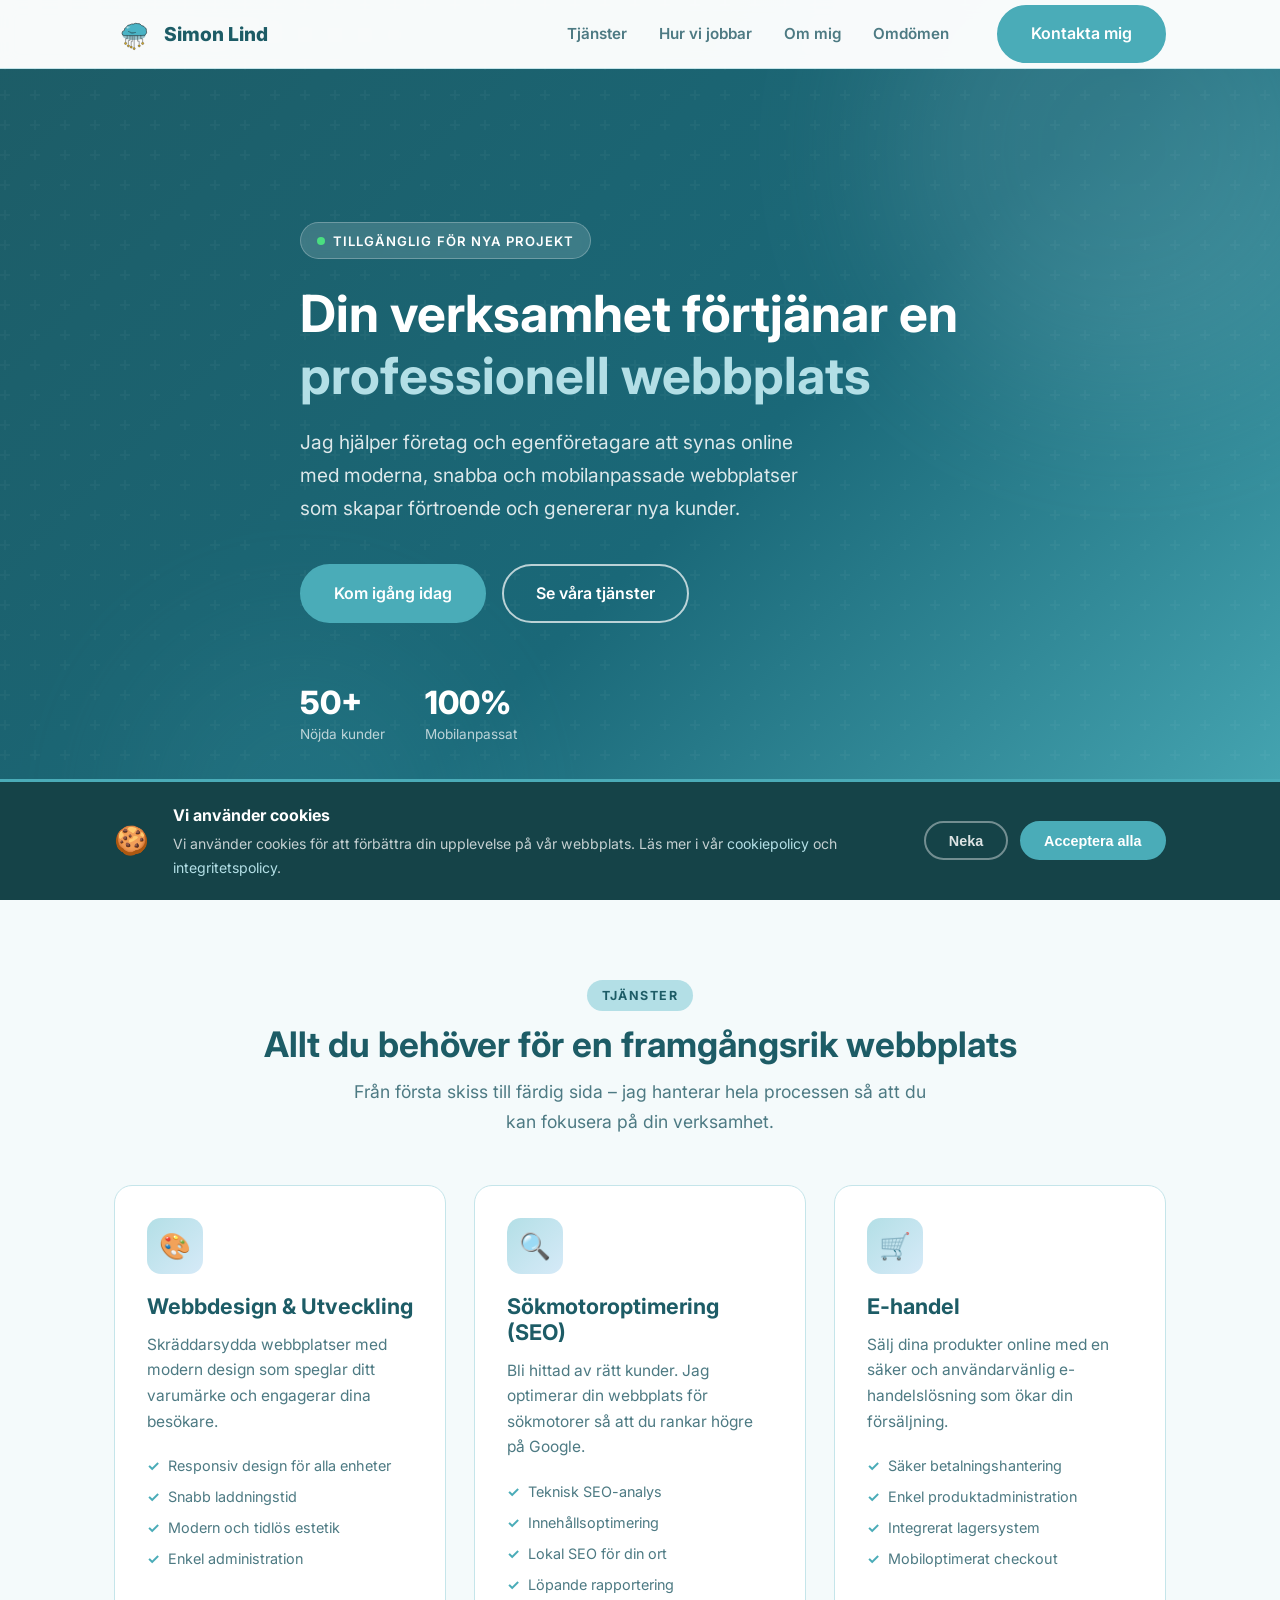
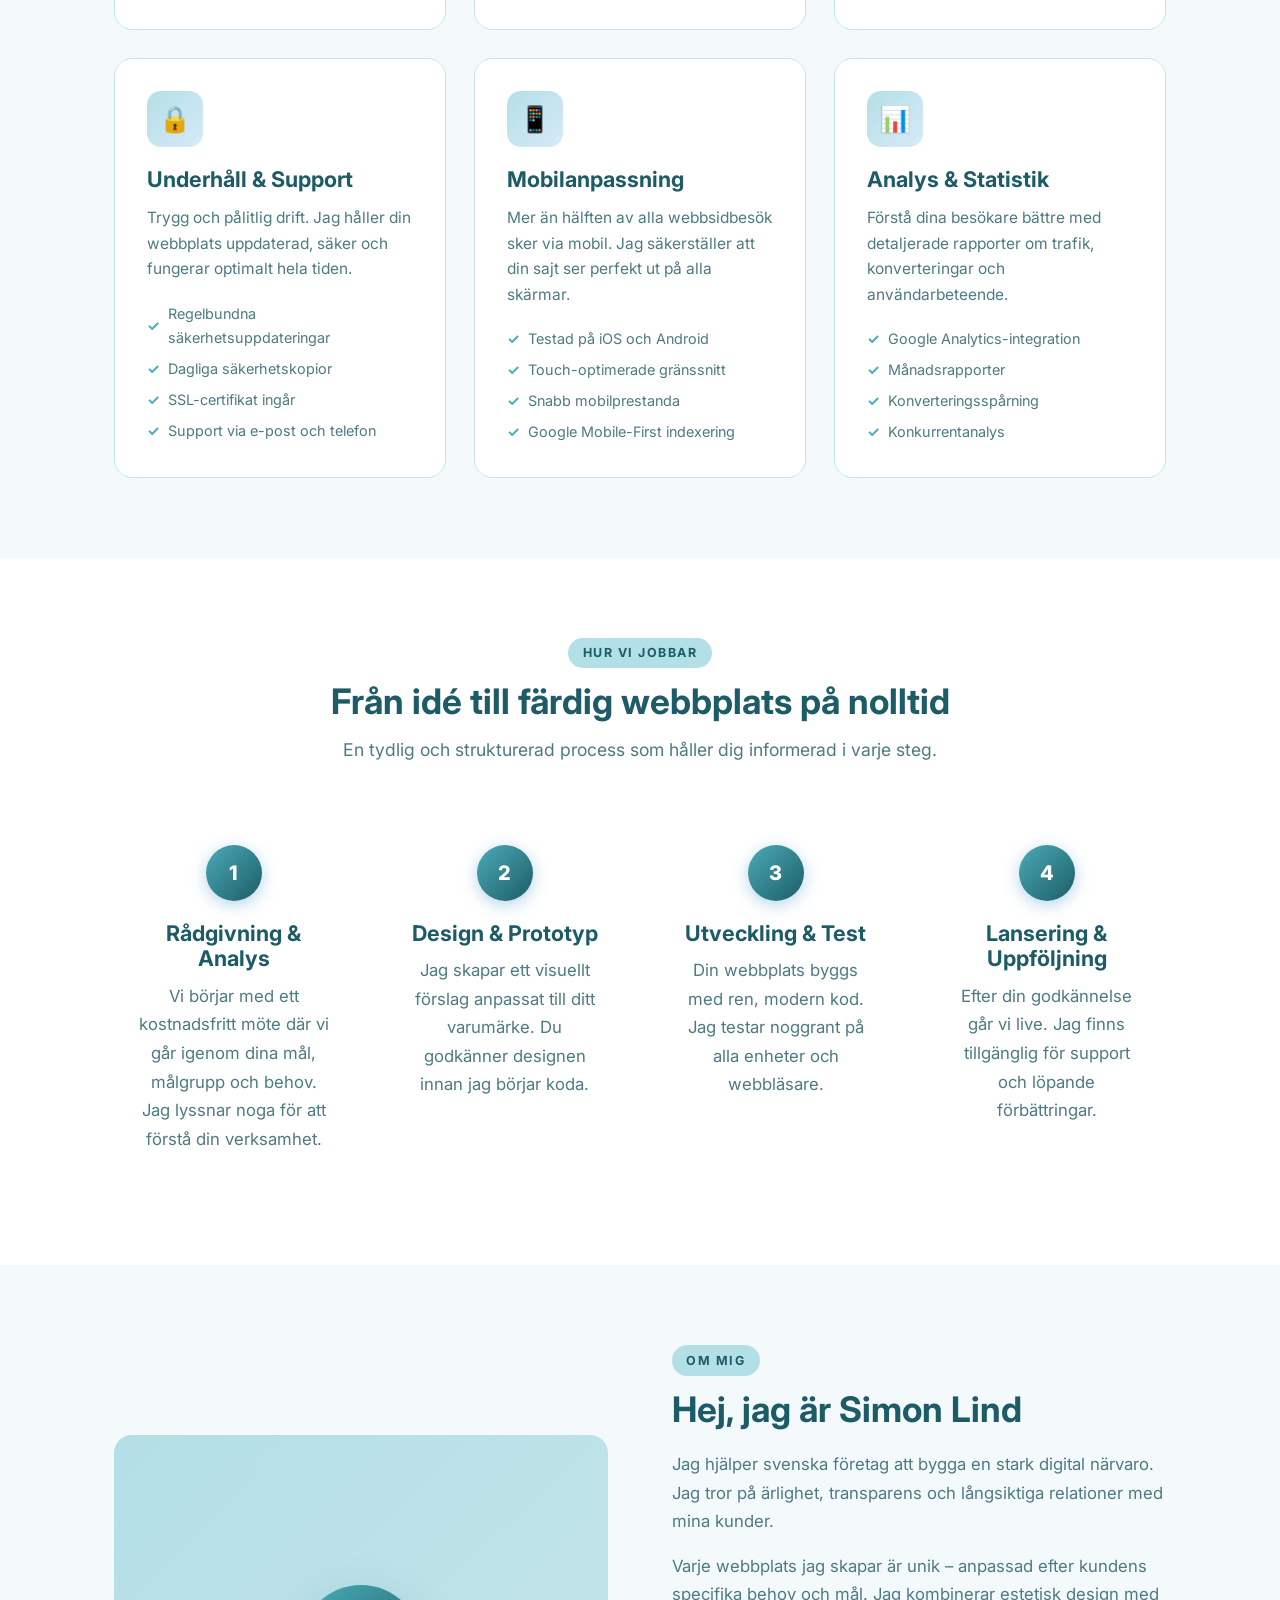
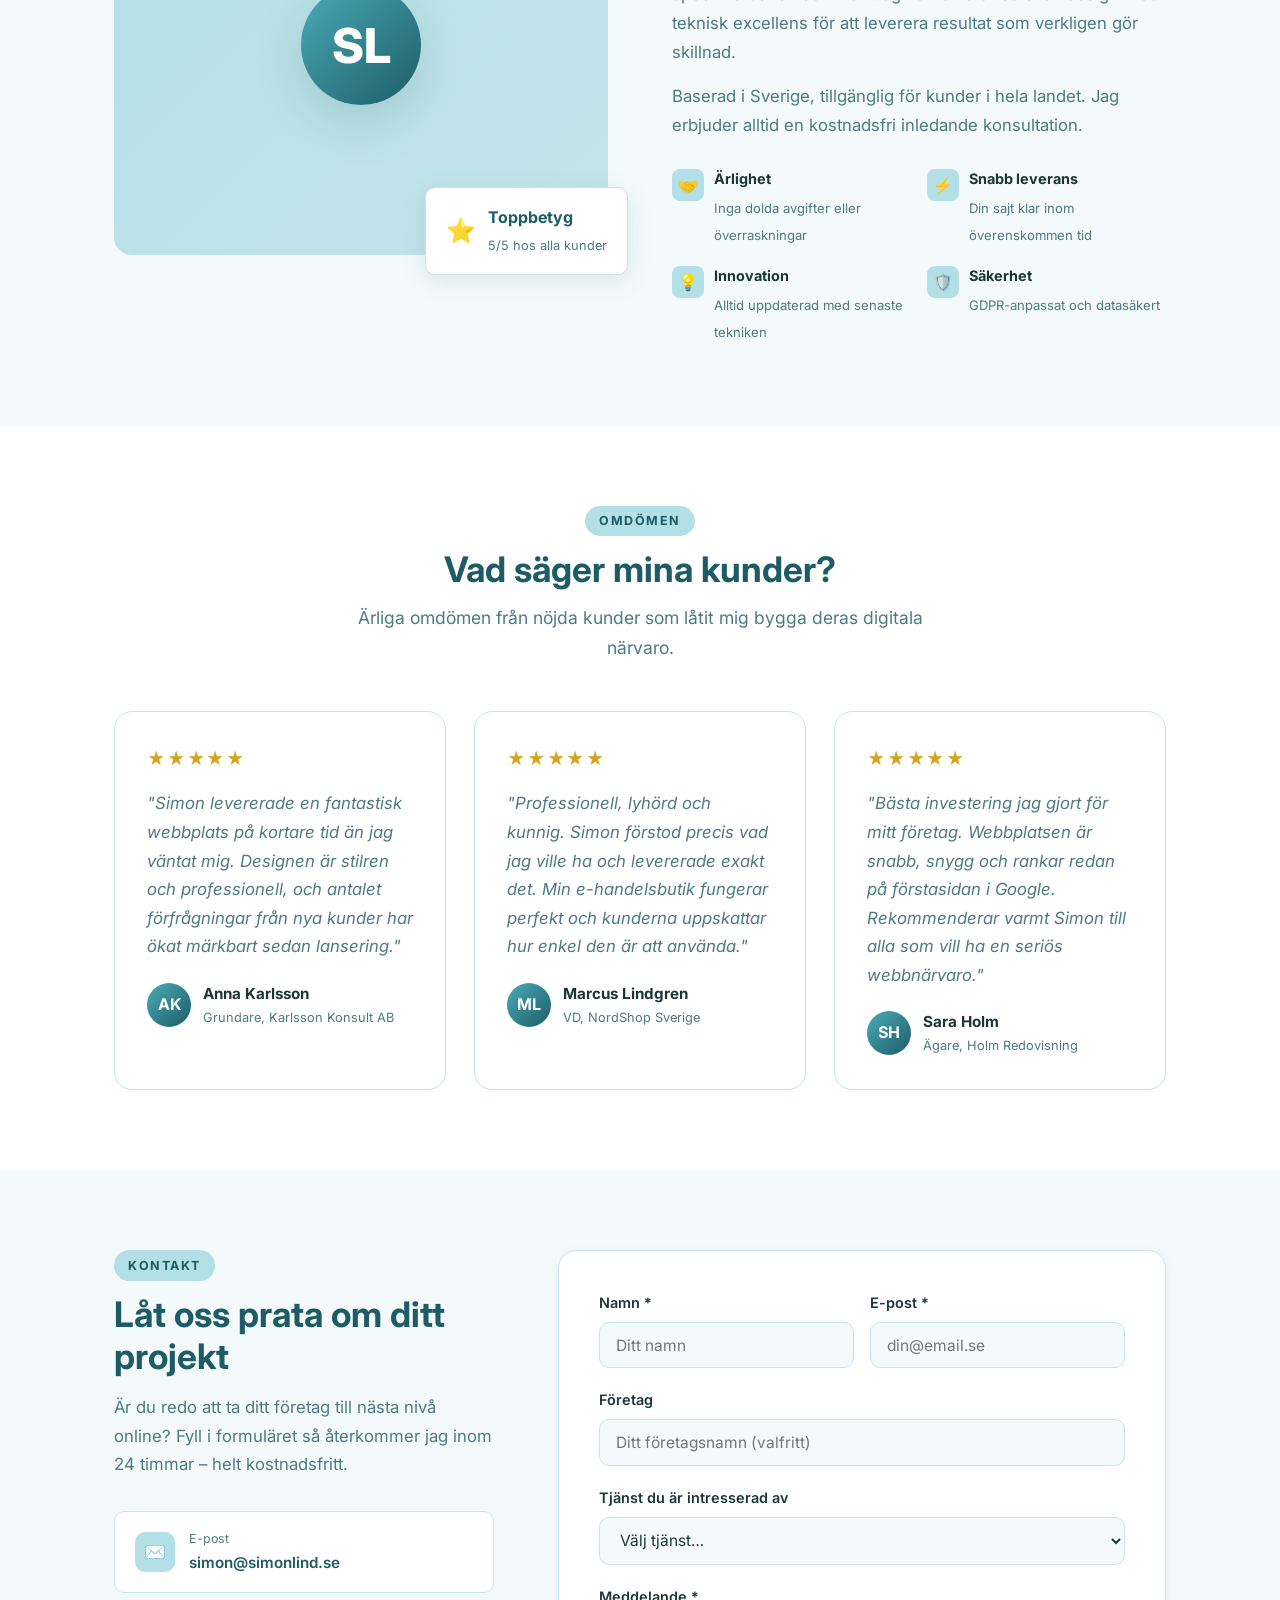
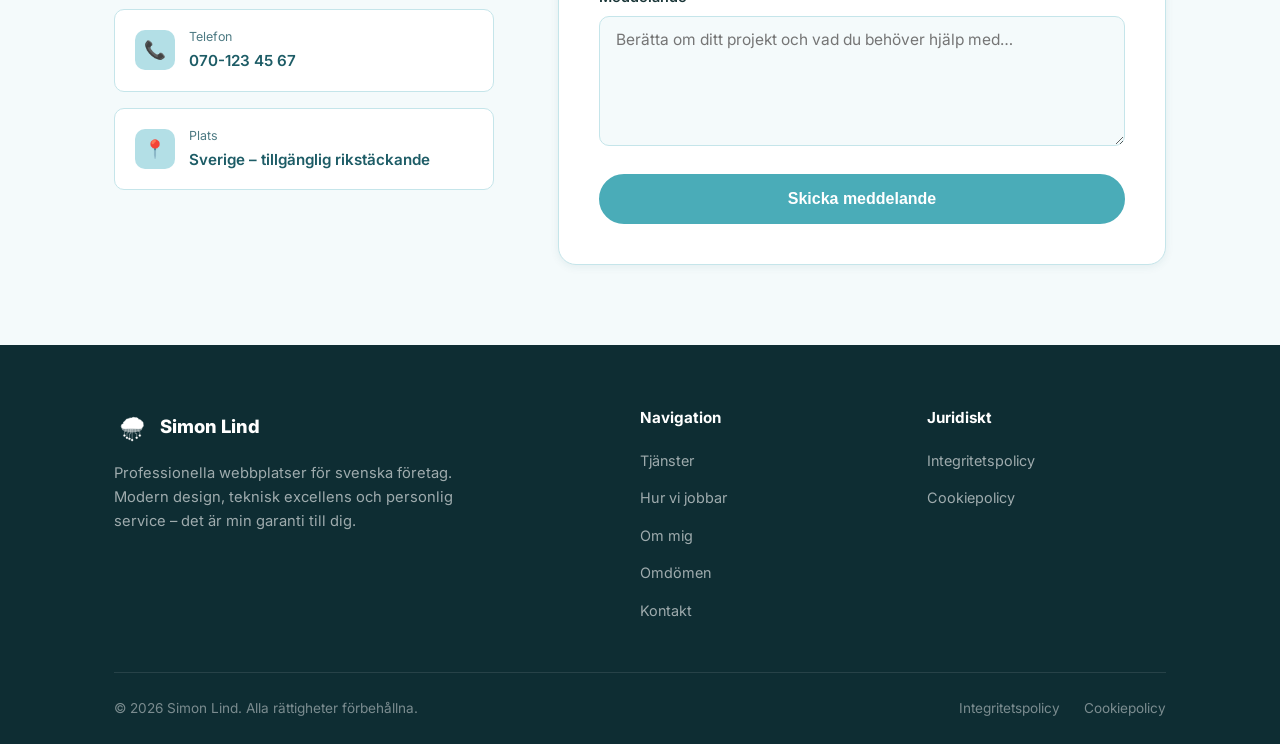
==== commit 8fd509fc: "Add logo image and remove experience level text Co-authored-by: bellemartineebusiness <237834603+bel" ====
--- a/index.html
+++ b/index.html
@@ -21,7 +21,7 @@
     <div class="container">
       <div class="header__inner">
         <a href="index.html" class="header__logo" aria-label="Simon Lind – Startsida">
-          <div class="header__logo-icon" aria-hidden="true">SL</div>
+          <img src="images/logo.svg" alt="" class="header__logo-img" aria-hidden="true" />
           Simon Lind
         </a>
 
@@ -70,10 +70,6 @@
           <div class="hero__stat" role="listitem">
             <div class="hero__stat-number">50+</div>
             <div class="hero__stat-label">Nöjda kunder</div>
-          </div>
-          <div class="hero__stat" role="listitem">
-            <div class="hero__stat-number">5 år</div>
-            <div class="hero__stat-label">Erfarenhet</div>
           </div>
           <div class="hero__stat" role="listitem">
             <div class="hero__stat-number">100%</div>
@@ -227,9 +223,8 @@
           <span class="section__badge">Om mig</span>
           <h2 id="om-heading">Hej, jag är Simon Lind</h2>
           <p>
-            Med över 5 års erfarenhet av webbdesign och -utveckling hjälper jag
-            svenska företag att bygga en stark digital närvaro. Jag tror på ärlighet,
-            transparens och långsiktiga relationer med mina kunder.
+            Jag hjälper svenska företag att bygga en stark digital närvaro.
+            Jag tror på ärlighet, transparens och långsiktiga relationer med mina kunder.
           </p>
           <p>
             Varje webbplats jag skapar är unik – anpassad efter kundens specifika behov
@@ -457,7 +452,7 @@
       <div class="footer__grid">
         <div class="footer__brand">
           <a href="index.html" class="footer__logo" aria-label="Simon Lind – Startsida">
-            <div class="footer__logo-icon" aria-hidden="true">SL</div>
+            <img src="images/logo.svg" alt="" class="footer__logo-img" aria-hidden="true" />
             Simon Lind
           </a>
           <p>
--- a/css/style.css
+++ b/css/style.css
@@ -11,22 +11,23 @@
 }
 
 :root {
-  --color-primary: #1a3c5e;
-  --color-primary-dark: #122c46;
-  --color-accent: #2e86c1;
-  --color-accent-light: #aed6f1;
-  --color-bg: #f7f9fc;
+  --color-primary: #1d5c66;
+  --color-primary-dark: #154348;
+  --color-accent: #4aacb8;
+  --color-accent-light: #b3dfe6;
+  --color-bg: #f4fafb;
   --color-bg-card: #ffffff;
-  --color-text: #1c2b3a;
-  --color-text-muted: #5a7089;
-  --color-border: #d6e4f0;
+  --color-text: #1a3638;
+  --color-text-muted: #4d7a83;
+  --color-border: #c5e5ea;
   --color-white: #ffffff;
-  --color-footer-bg: #0f2236;
+  --color-footer-bg: #0e2d33;
+  --color-gold: #d4a520;
   --radius: 10px;
   --radius-lg: 18px;
-  --shadow-sm: 0 2px 8px rgba(26,60,94,0.08);
-  --shadow-md: 0 6px 24px rgba(26,60,94,0.13);
-  --shadow-lg: 0 16px 48px rgba(26,60,94,0.18);
+  --shadow-sm: 0 2px 8px rgba(29,92,102,0.08);
+  --shadow-md: 0 6px 24px rgba(29,92,102,0.13);
+  --shadow-lg: 0 16px 48px rgba(29,92,102,0.18);
   --transition: 0.25s ease;
   --max-width: 1100px;
   --font-sans: 'Inter', 'Segoe UI', Arial, sans-serif;
@@ -220,6 +221,13 @@
   color: white;
   font-size: 1.1rem;
   font-weight: 900;
+  flex-shrink: 0;
+}
+
+.header__logo-img {
+  width: 40px;
+  height: 40px;
+  object-fit: contain;
   flex-shrink: 0;
 }
 
@@ -299,7 +307,7 @@
 /* === Hero === */
 .hero {
   min-height: 100vh;
-  background: linear-gradient(135deg, var(--color-primary) 0%, #1a5276 55%, var(--color-accent) 100%);
+  background: linear-gradient(135deg, var(--color-primary) 0%, #1a6878 55%, var(--color-accent) 100%);
   display: flex;
   align-items: center;
   padding-top: 68px;
@@ -325,14 +333,14 @@
 .hero__blob--1 {
   width: 500px;
   height: 500px;
-  background: #aed6f1;
+  background: #b3dfe6;
   top: -100px;
   right: -100px;
 }
 .hero__blob--2 {
   width: 350px;
   height: 350px;
-  background: #2e86c1;
+  background: #4aacb8;
   bottom: -80px;
   left: 10%;
 }
@@ -661,7 +669,7 @@
 }
 
 .testimonial-card__stars {
-  color: #f59e0b;
+  color: var(--color-gold);
   font-size: 1.1rem;
   letter-spacing: 0.1em;
   margin-bottom: 1rem;
@@ -923,8 +931,8 @@
   border-color: var(--color-accent);
 }
 .cookie-btn--accept:hover {
-  background: #2176ae;
-  border-color: #2176ae;
+  background: #3d96a3;
+  border-color: #3d96a3;
 }
 
 .cookie-btn--decline {
@@ -980,6 +988,14 @@
   font-weight: 900;
 }
 
+.footer__logo-img {
+  width: 36px;
+  height: 36px;
+  object-fit: contain;
+  flex-shrink: 0;
+  filter: brightness(0) invert(1);
+}
+
 .footer__brand p {
   color: rgba(255,255,255,0.6);
   font-size: 0.92rem;
@@ -1040,7 +1056,7 @@
 
 /* === Policy Pages === */
 .policy-hero {
-  background: linear-gradient(135deg, var(--color-primary) 0%, #1a5276 100%);
+  background: linear-gradient(135deg, var(--color-primary) 0%, #1a6878 100%);
   padding: 8rem 0 4rem;
   text-align: center;
   color: white;
